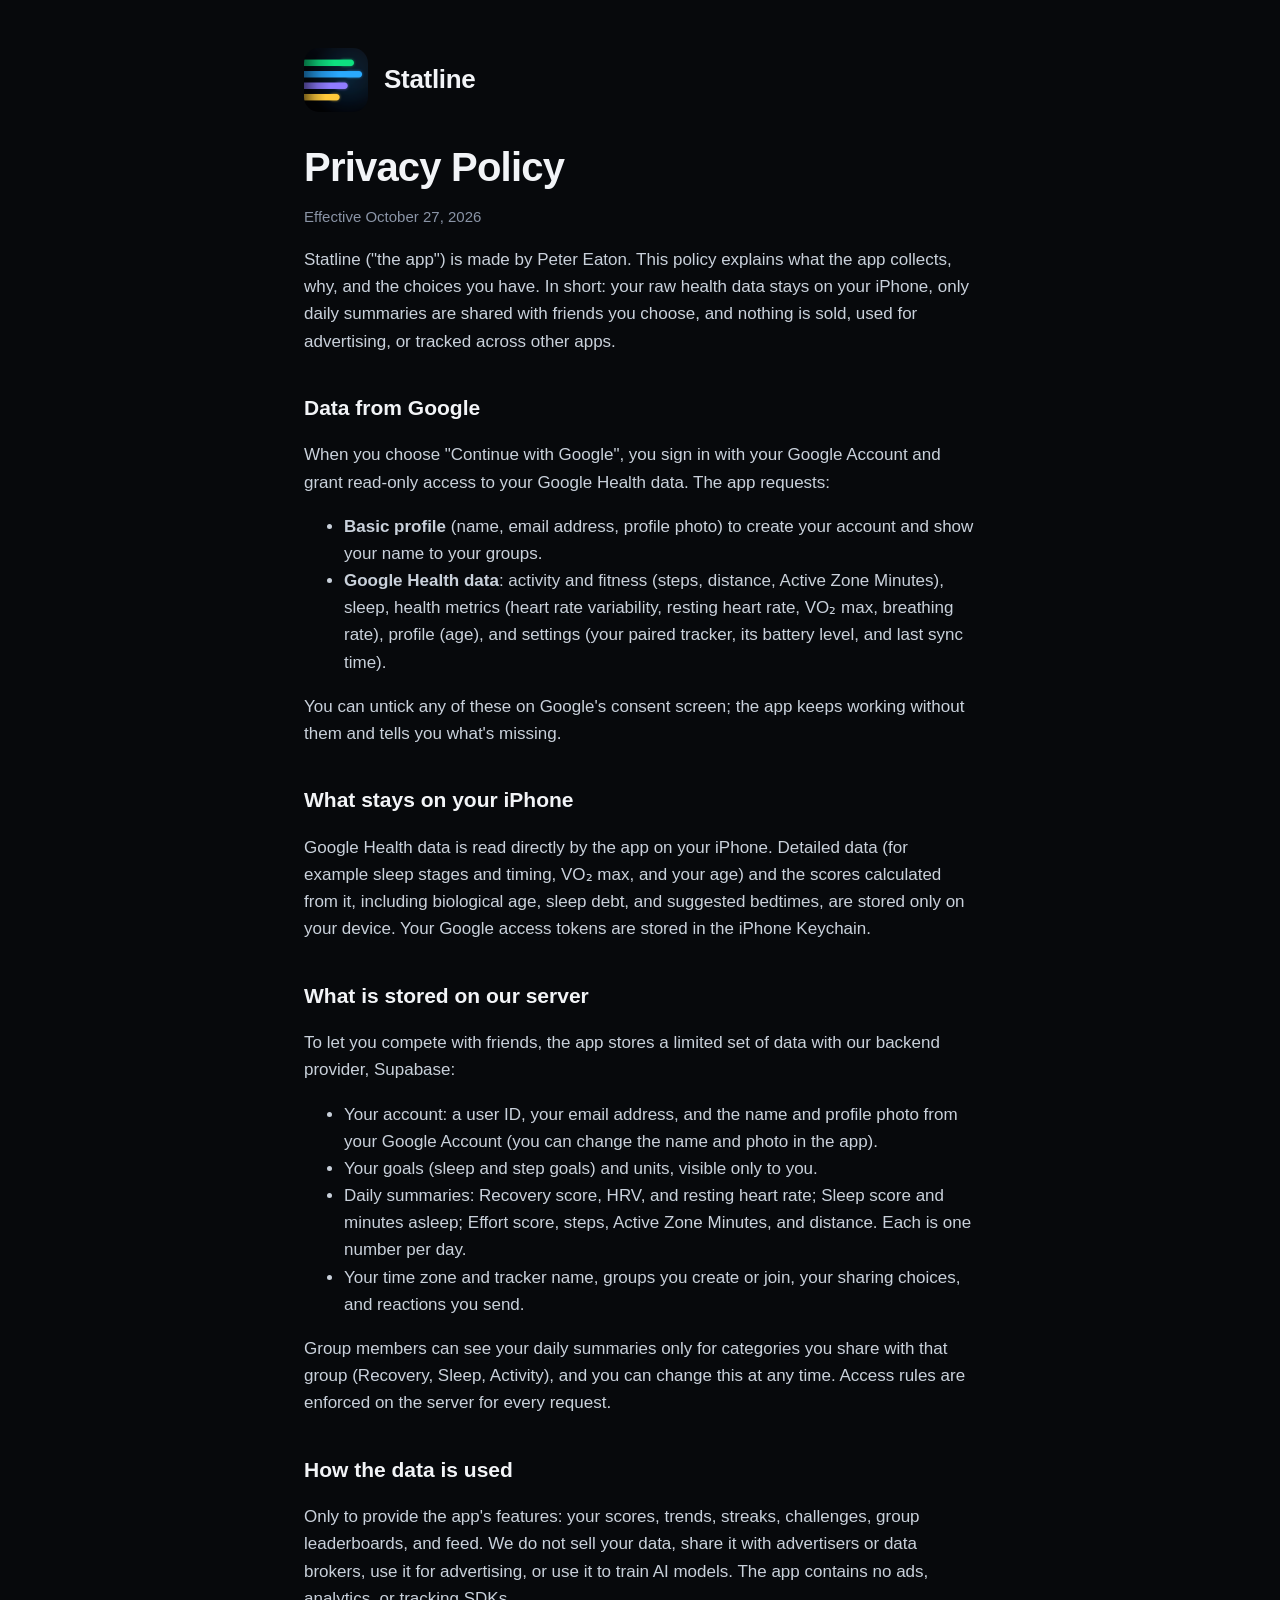
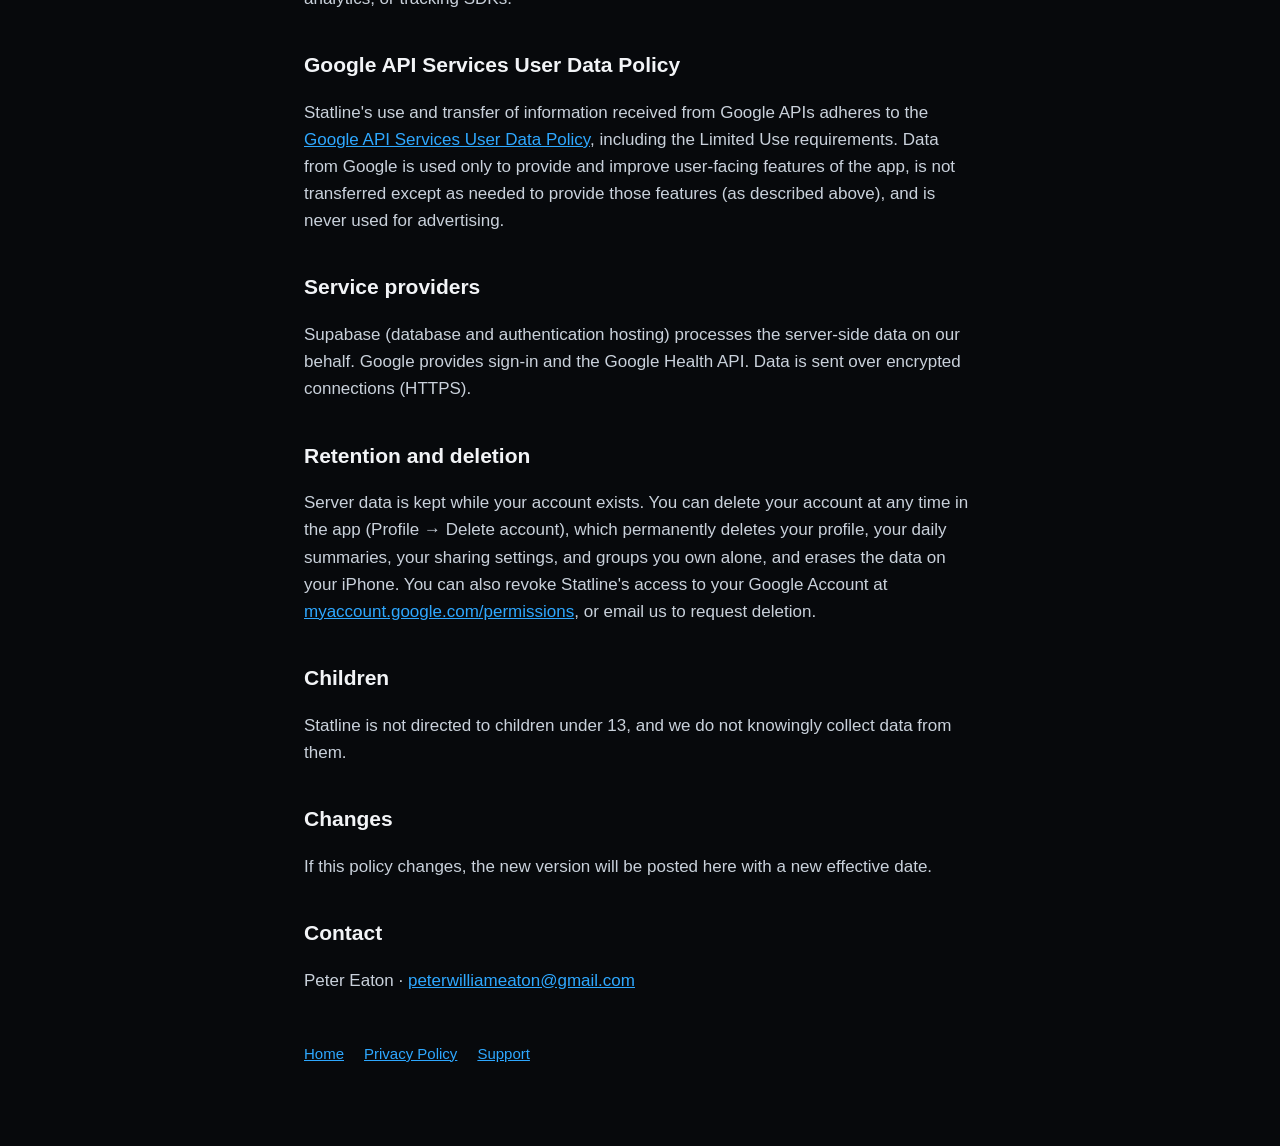
==== site/privacy.html @ 4f73b9f8 "App Store prep: version 1.0, privacy manifest, sample data from the welcome screen, website - Welcom" ====
<!doctype html><html lang="en"><head><meta charset="utf-8"><meta name="viewport" content="width=device-width,initial-scale=1">
<title>Statline Privacy Policy</title><link rel="stylesheet" href="style.css"><link rel="icon" href="icon.png"></head>
<body><main><header><img src="icon.png" alt=""><a href="index.html">Statline</a></header>
<h1>Privacy Policy</h1>
<p class="muted">Effective October 27, 2026</p>
<p>Statline ("the app") is made by Peter Eaton. This policy explains what the app collects, why, and the choices you have. In short: your raw health data stays on your iPhone, only daily summaries are shared with friends you choose, and nothing is sold, used for advertising, or tracked across other apps.</p>

<h2>Data from Google</h2>
<p>When you choose "Continue with Google", you sign in with your Google Account and grant read-only access to your Google Health data. The app requests:</p>
<ul>
<li><strong>Basic profile</strong> (name, email address, profile photo) to create your account and show your name to your groups.</li>
<li><strong>Google Health data</strong>: activity and fitness (steps, distance, Active Zone Minutes), sleep, health metrics (heart rate variability, resting heart rate, VO&#8322; max, breathing rate), profile (age), and settings (your paired tracker, its battery level, and last sync time).</li>
</ul>
<p>You can untick any of these on Google's consent screen; the app keeps working without them and tells you what's missing.</p>

<h2>What stays on your iPhone</h2>
<p>Google Health data is read directly by the app on your iPhone. Detailed data (for example sleep stages and timing, VO&#8322; max, and your age) and the scores calculated from it, including biological age, sleep debt, and suggested bedtimes, are stored only on your device. Your Google access tokens are stored in the iPhone Keychain.</p>

<h2>What is stored on our server</h2>
<p>To let you compete with friends, the app stores a limited set of data with our backend provider, Supabase:</p>
<ul>
<li>Your account: a user ID, your email address, and the name and profile photo from your Google Account (you can change the name and photo in the app).</li>
<li>Your goals (sleep and step goals) and units, visible only to you.</li>
<li>Daily summaries: Recovery score, HRV, and resting heart rate; Sleep score and minutes asleep; Effort score, steps, Active Zone Minutes, and distance. Each is one number per day.</li>
<li>Your time zone and tracker name, groups you create or join, your sharing choices, and reactions you send.</li>
</ul>
<p>Group members can see your daily summaries only for categories you share with that group (Recovery, Sleep, Activity), and you can change this at any time. Access rules are enforced on the server for every request.</p>

<h2>How the data is used</h2>
<p>Only to provide the app's features: your scores, trends, streaks, challenges, group leaderboards, and feed. We do not sell your data, share it with advertisers or data brokers, use it for advertising, or use it to train AI models. The app contains no ads, analytics, or tracking SDKs.</p>

<h2>Google API Services User Data Policy</h2>
<p>Statline's use and transfer of information received from Google APIs adheres to the <a href="https://developers.google.com/terms/api-services-user-data-policy">Google API Services User Data Policy</a>, including the Limited Use requirements. Data from Google is used only to provide and improve user-facing features of the app, is not transferred except as needed to provide those features (as described above), and is never used for advertising.</p>

<h2>Service providers</h2>
<p>Supabase (database and authentication hosting) processes the server-side data on our behalf. Google provides sign-in and the Google Health API. Data is sent over encrypted connections (HTTPS).</p>

<h2>Retention and deletion</h2>
<p>Server data is kept while your account exists. You can delete your account at any time in the app (Profile &rarr; Delete account), which permanently deletes your profile, your daily summaries, your sharing settings, and groups you own alone, and erases the data on your iPhone. You can also revoke Statline's access to your Google Account at <a href="https://myaccount.google.com/permissions">myaccount.google.com/permissions</a>, or email us to request deletion.</p>

<h2>Children</h2>
<p>Statline is not directed to children under 13, and we do not knowingly collect data from them.</p>

<h2>Changes</h2>
<p>If this policy changes, the new version will be posted here with a new effective date.</p>

<h2>Contact</h2>
<p>Peter Eaton &middot; <a href="mailto:peterwilliameaton@gmail.com">peterwilliameaton@gmail.com</a></p>
<nav><a href="index.html">Home</a><a href="privacy.html">Privacy Policy</a><a href="support.html">Support</a></nav></main></body></html>
---- site/style.css ----
:root { --bg:#07090C; --surface:#12161C; --text:#F2F4F7; --muted:#8A94A6; --go:#16E07F; --sleep:#8F7BFF; --effort:#2EA8FF; --amber:#FFC83D; }
* { box-sizing:border-box; }
body { margin:0; background:var(--bg); color:var(--text); font:17px/1.6 -apple-system, BlinkMacSystemFont, "SF Pro Text", "Segoe UI", Roboto, sans-serif; }
main { max-width:720px; margin:0 auto; padding:48px 24px 80px; }
header { display:flex; align-items:center; gap:16px; margin-bottom:32px; }
header img { width:64px; height:64px; border-radius:15px; }
header a { color:var(--text); text-decoration:none; font-weight:800; font-size:26px; letter-spacing:-0.3px; }
h1 { font-size:40px; line-height:1.15; letter-spacing:-0.8px; margin:0 0 12px; }
h2 { font-size:21px; margin:36px 0 8px; }
p, li { color:#C9D1DB; }
a { color:var(--effort); }
.muted { color:var(--muted); font-size:15px; }
.card { background:var(--surface); border-radius:20px; padding:20px 22px; margin:16px 0; }
.lines { display:grid; gap:10px; margin:28px 0 8px; }
.lines span { display:block; height:14px; border-radius:7px; }
nav { margin-top:48px; display:flex; gap:20px; flex-wrap:wrap; font-size:15px; }
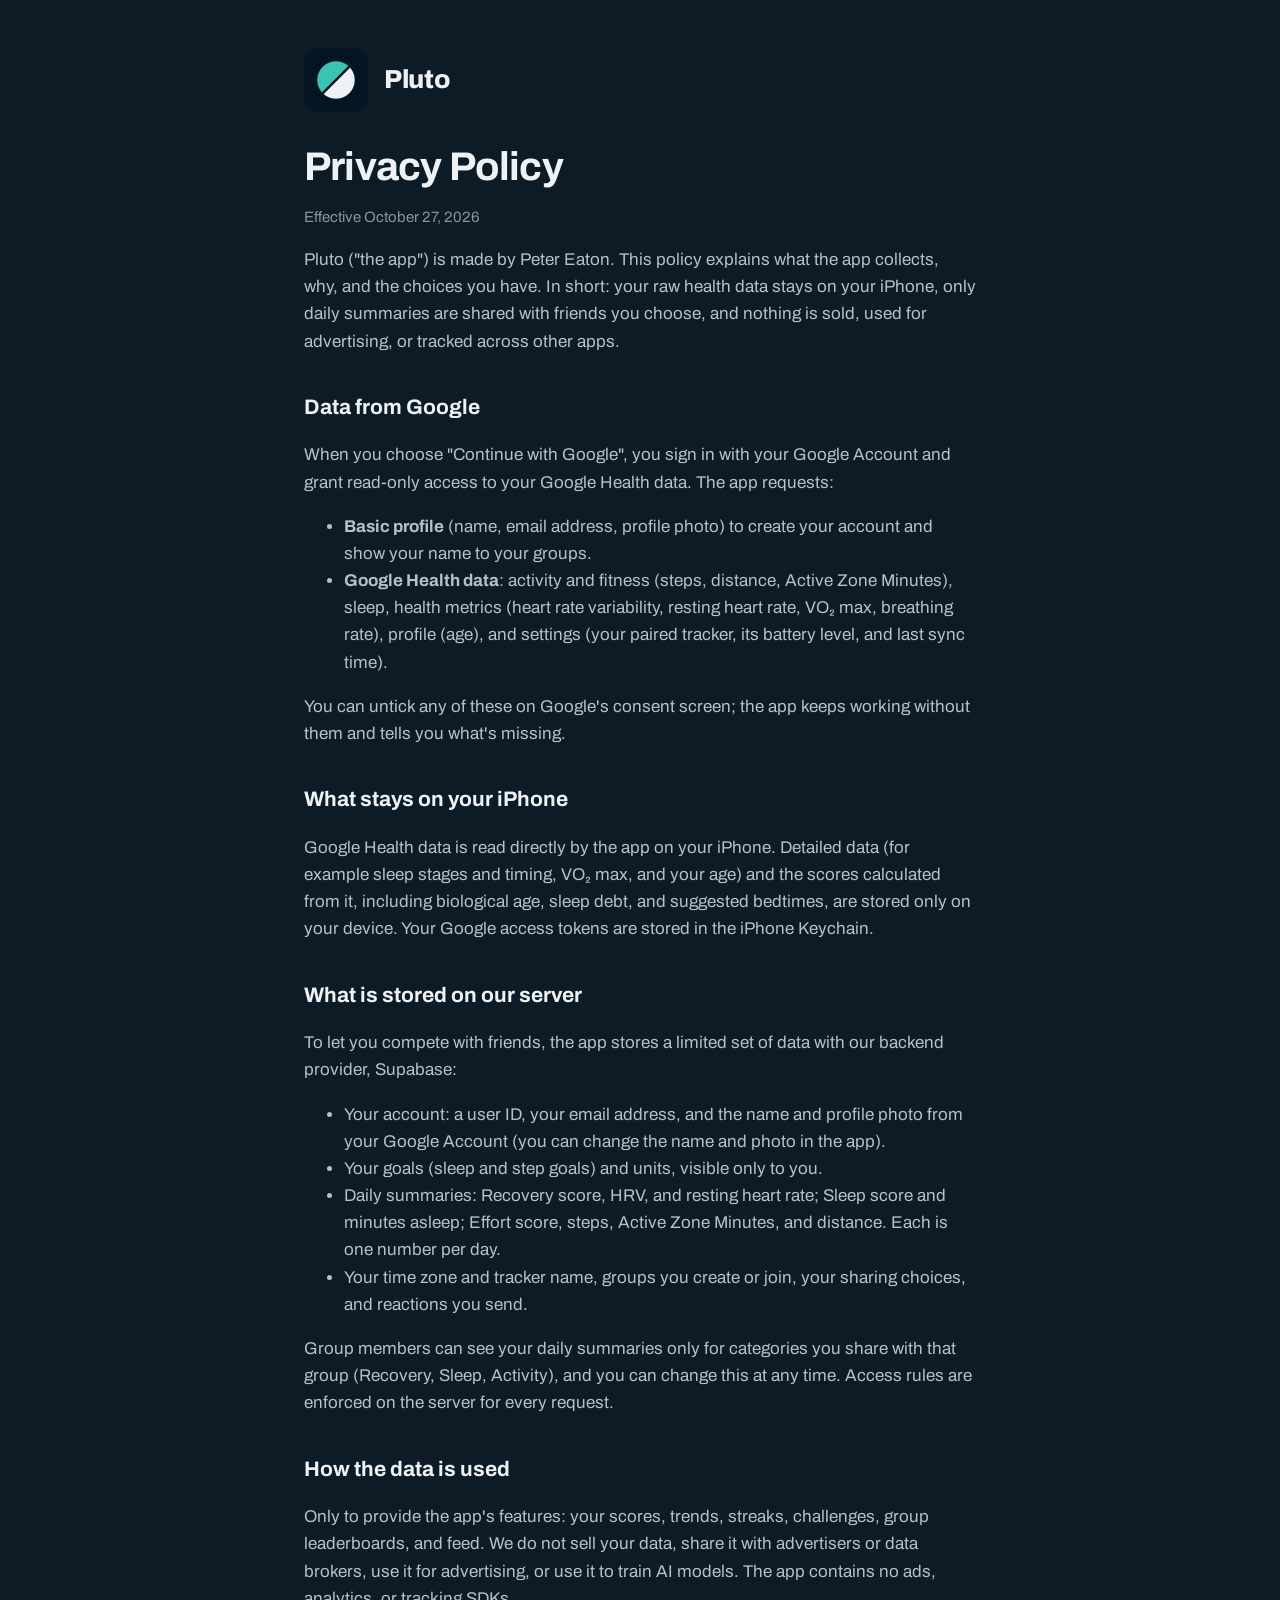
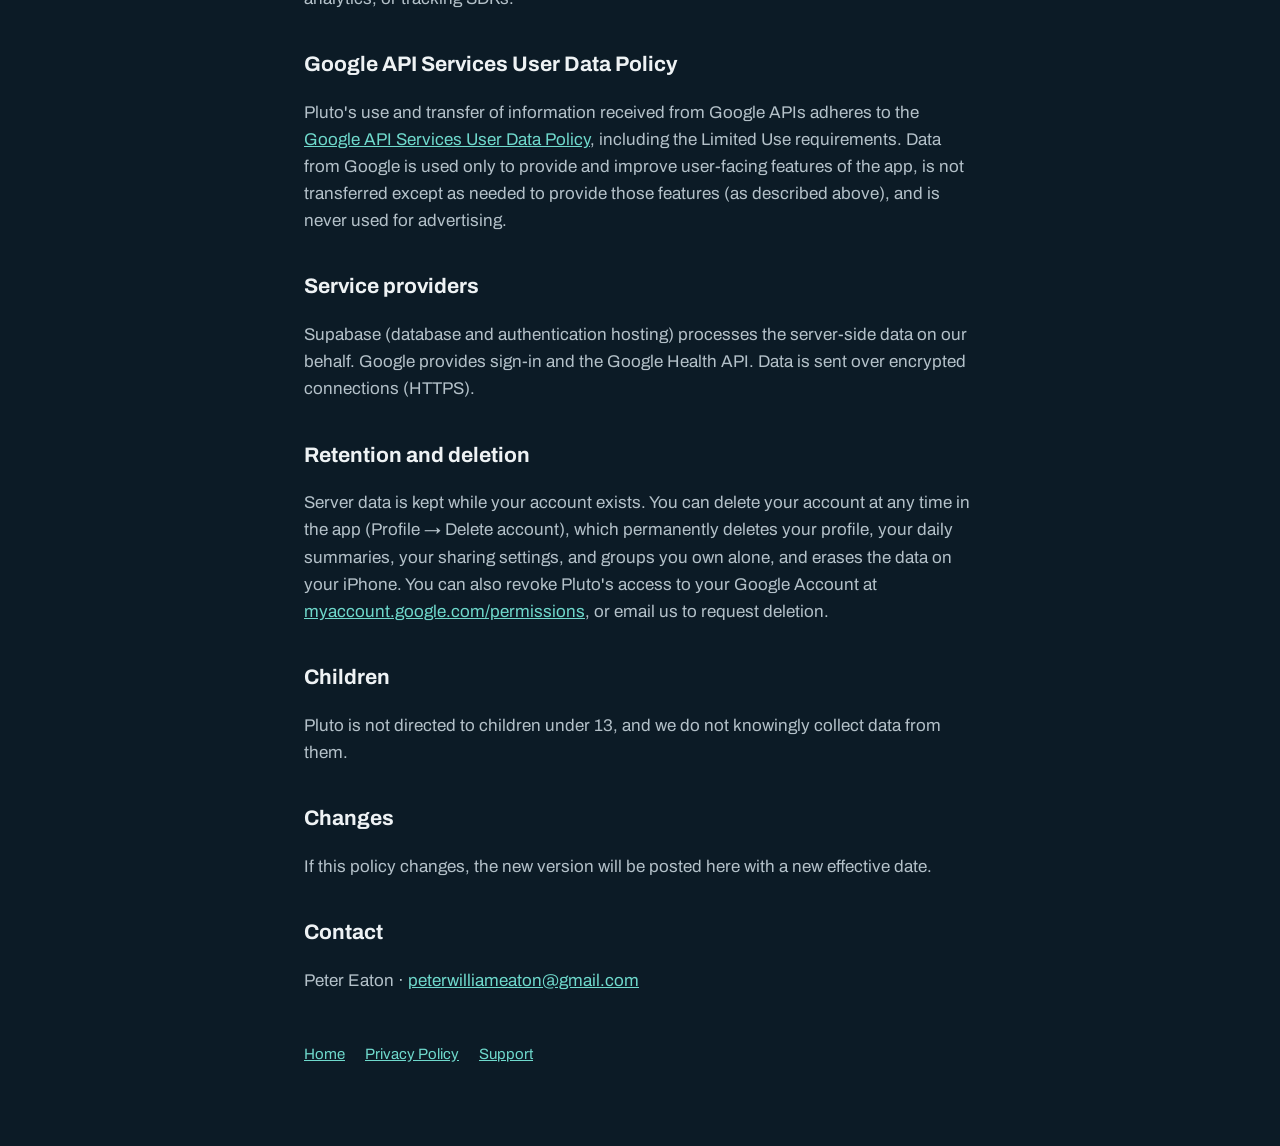
==== commit 877d889e: "Pluto: rename and redesign to the Fitbit Air Tracker Redesign spec - Name: Pluto (display name, invi" ====
--- a/site/privacy.html
+++ b/site/privacy.html
@@ -1,9 +1,9 @@
 <!doctype html><html lang="en"><head><meta charset="utf-8"><meta name="viewport" content="width=device-width,initial-scale=1">
-<title>Statline Privacy Policy</title><link rel="stylesheet" href="style.css"><link rel="icon" href="icon.png"></head>
-<body><main><header><img src="icon.png" alt=""><a href="index.html">Statline</a></header>
+<title>Pluto Privacy Policy</title><link rel="preconnect" href="https://fonts.googleapis.com"><link href="https://fonts.googleapis.com/css2?family=Archivo:wdth,wght@62..125,400..700&display=swap" rel="stylesheet"><link rel="stylesheet" href="style.css"><link rel="icon" href="icon.png"></head>
+<body><main><header><img src="icon.png" alt=""><a href="index.html">Pluto</a></header>
 <h1>Privacy Policy</h1>
 <p class="muted">Effective October 27, 2026</p>
-<p>Statline ("the app") is made by Peter Eaton. This policy explains what the app collects, why, and the choices you have. In short: your raw health data stays on your iPhone, only daily summaries are shared with friends you choose, and nothing is sold, used for advertising, or tracked across other apps.</p>
+<p>Pluto ("the app") is made by Peter Eaton. This policy explains what the app collects, why, and the choices you have. In short: your raw health data stays on your iPhone, only daily summaries are shared with friends you choose, and nothing is sold, used for advertising, or tracked across other apps.</p>
 
 <h2>Data from Google</h2>
 <p>When you choose "Continue with Google", you sign in with your Google Account and grant read-only access to your Google Health data. The app requests:</p>
@@ -30,16 +30,16 @@
 <p>Only to provide the app's features: your scores, trends, streaks, challenges, group leaderboards, and feed. We do not sell your data, share it with advertisers or data brokers, use it for advertising, or use it to train AI models. The app contains no ads, analytics, or tracking SDKs.</p>
 
 <h2>Google API Services User Data Policy</h2>
-<p>Statline's use and transfer of information received from Google APIs adheres to the <a href="https://developers.google.com/terms/api-services-user-data-policy">Google API Services User Data Policy</a>, including the Limited Use requirements. Data from Google is used only to provide and improve user-facing features of the app, is not transferred except as needed to provide those features (as described above), and is never used for advertising.</p>
+<p>Pluto's use and transfer of information received from Google APIs adheres to the <a href="https://developers.google.com/terms/api-services-user-data-policy">Google API Services User Data Policy</a>, including the Limited Use requirements. Data from Google is used only to provide and improve user-facing features of the app, is not transferred except as needed to provide those features (as described above), and is never used for advertising.</p>
 
 <h2>Service providers</h2>
 <p>Supabase (database and authentication hosting) processes the server-side data on our behalf. Google provides sign-in and the Google Health API. Data is sent over encrypted connections (HTTPS).</p>
 
 <h2>Retention and deletion</h2>
-<p>Server data is kept while your account exists. You can delete your account at any time in the app (Profile &rarr; Delete account), which permanently deletes your profile, your daily summaries, your sharing settings, and groups you own alone, and erases the data on your iPhone. You can also revoke Statline's access to your Google Account at <a href="https://myaccount.google.com/permissions">myaccount.google.com/permissions</a>, or email us to request deletion.</p>
+<p>Server data is kept while your account exists. You can delete your account at any time in the app (Profile &rarr; Delete account), which permanently deletes your profile, your daily summaries, your sharing settings, and groups you own alone, and erases the data on your iPhone. You can also revoke Pluto's access to your Google Account at <a href="https://myaccount.google.com/permissions">myaccount.google.com/permissions</a>, or email us to request deletion.</p>
 
 <h2>Children</h2>
-<p>Statline is not directed to children under 13, and we do not knowingly collect data from them.</p>
+<p>Pluto is not directed to children under 13, and we do not knowingly collect data from them.</p>
 
 <h2>Changes</h2>
 <p>If this policy changes, the new version will be posted here with a new effective date.</p>
--- a/site/style.css
+++ b/site/style.css
@@ -1,14 +1,14 @@
-:root { --bg:#07090C; --surface:#12161C; --text:#F2F4F7; --muted:#8A94A6; --go:#16E07F; --sleep:#8F7BFF; --effort:#2EA8FF; --amber:#FFC83D; }
+:root { --bg:#0C1B26; --surface:#131F28; --text:#EEF2F4; --muted:#8696A1; --go:#3CC2B4; --sleep:#9D91FF; --effort:#FF8F52; --amber:#6FD9CC; }
 * { box-sizing:border-box; }
-body { margin:0; background:var(--bg); color:var(--text); font:17px/1.6 -apple-system, BlinkMacSystemFont, "SF Pro Text", "Segoe UI", Roboto, sans-serif; }
+body { margin:0; background:var(--bg); color:var(--text); font:17px/1.6 "Archivo", -apple-system, BlinkMacSystemFont, "Segoe UI", Roboto, sans-serif; }
 main { max-width:720px; margin:0 auto; padding:48px 24px 80px; }
 header { display:flex; align-items:center; gap:16px; margin-bottom:32px; }
 header img { width:64px; height:64px; border-radius:15px; }
 header a { color:var(--text); text-decoration:none; font-weight:800; font-size:26px; letter-spacing:-0.3px; }
 h1 { font-size:40px; line-height:1.15; letter-spacing:-0.8px; margin:0 0 12px; }
 h2 { font-size:21px; margin:36px 0 8px; }
-p, li { color:#C9D1DB; }
-a { color:var(--effort); }
+p, li { color:#B4C1C9; }
+a { color:#6FD9CC; }
 .muted { color:var(--muted); font-size:15px; }
 .card { background:var(--surface); border-radius:20px; padding:20px 22px; margin:16px 0; }
 .lines { display:grid; gap:10px; margin:28px 0 8px; }
